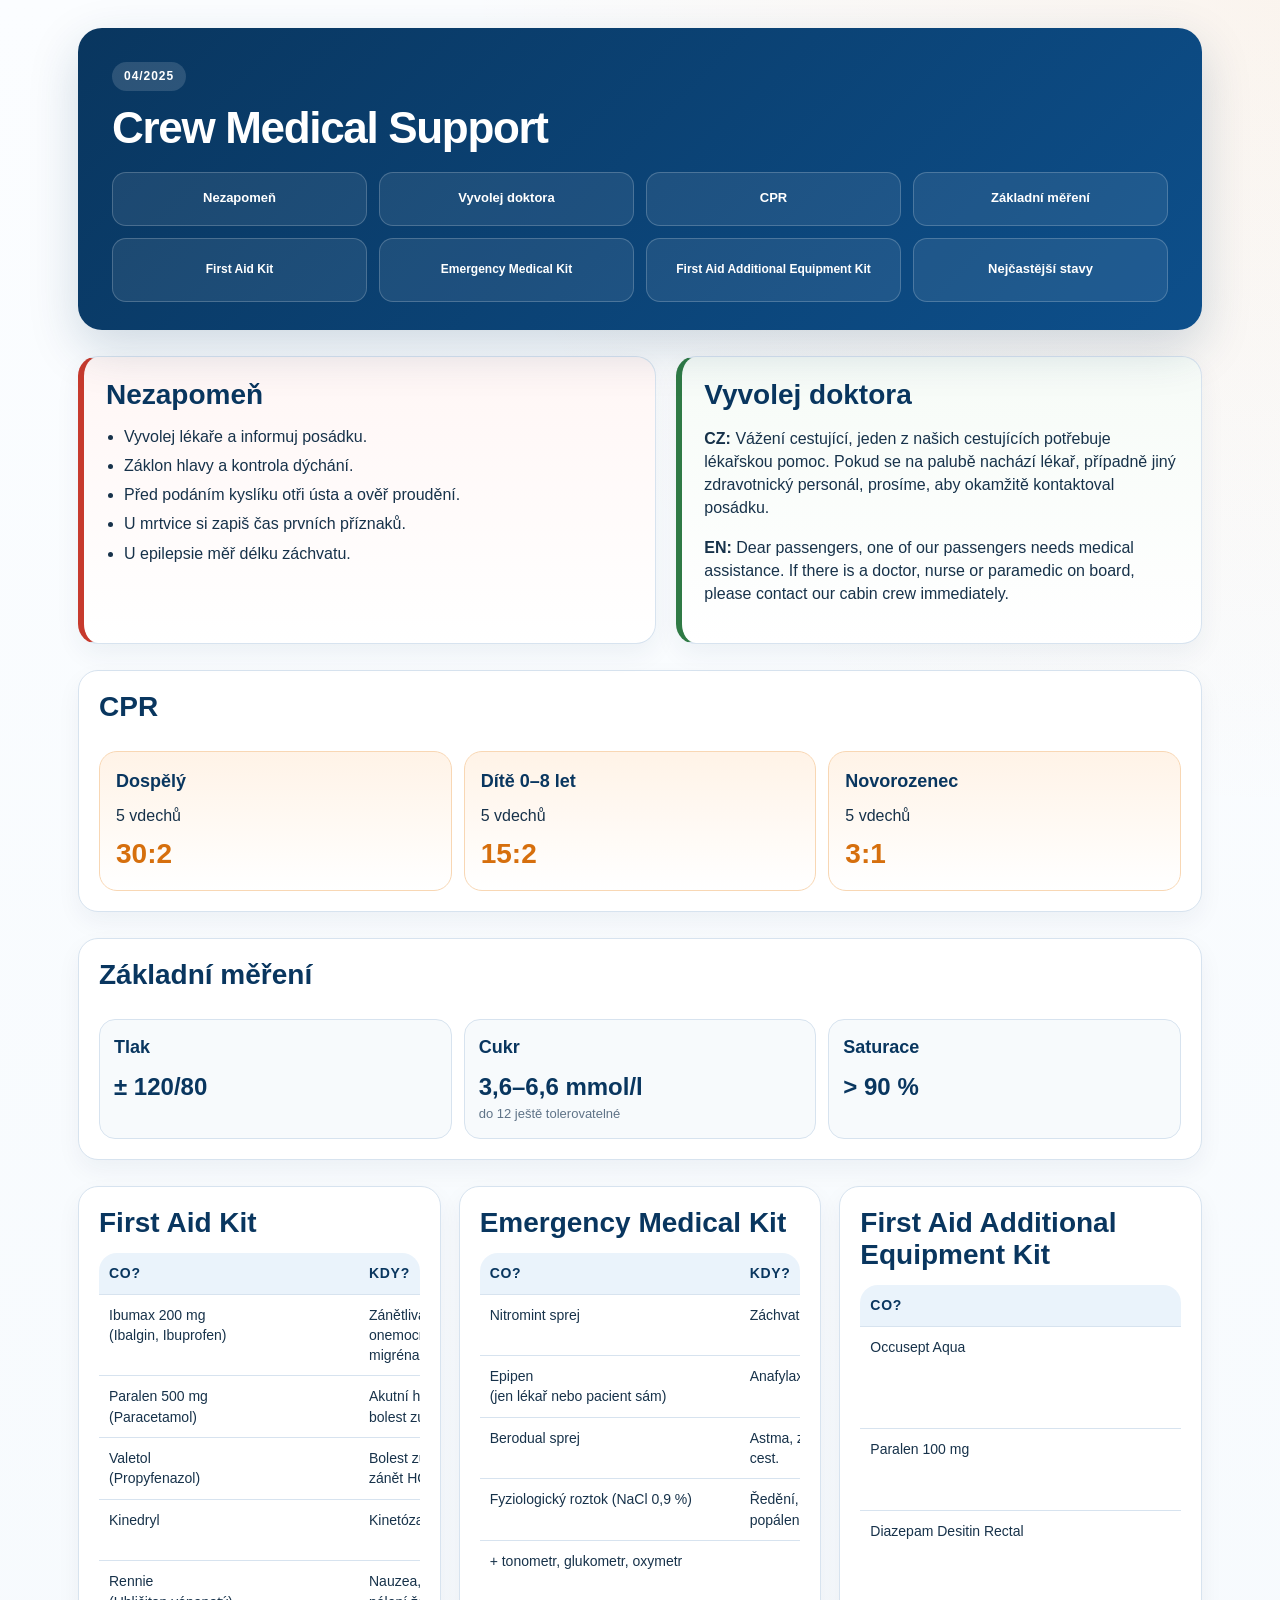
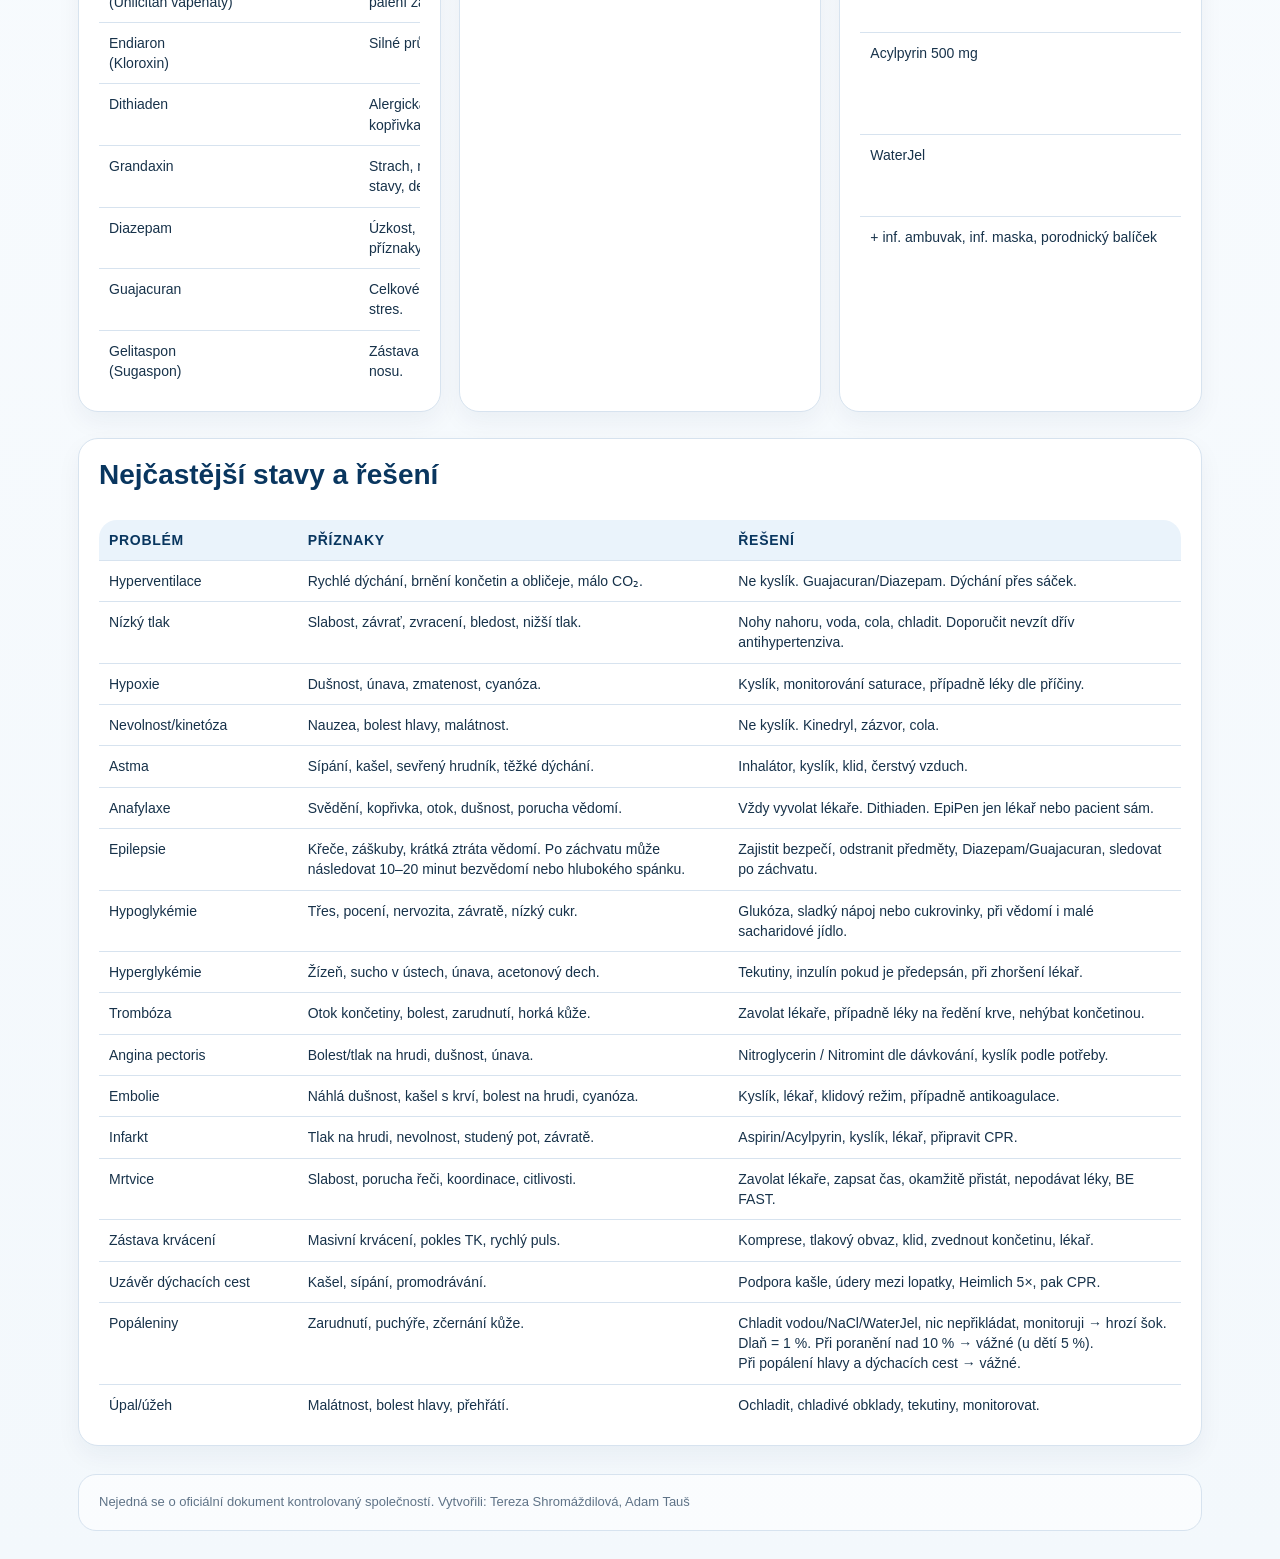
==== cms/index.html @ 6a94ec0d "Rename cms.html to index.html" ====
<!DOCTYPE html>
<html lang="cs">
<head>
  <meta charset="UTF-8" />
  <meta name="viewport" content="width=device-width, initial-scale=1.0" />
  <meta name="theme-color" content="#0d4f8b" />
  <meta name="application-name" content="Crew Medical Support" />
  <meta name="apple-mobile-web-app-capable" content="yes" />
  <meta name="apple-mobile-web-app-title" content="Crew Medical Support" />
  <meta name="apple-mobile-web-app-status-bar-style" content="default" />
  <title>Crew Medical Support</title>
  <link rel="manifest" href="manifest.webmanifest" />
  <link rel="icon" href="icon-cms-192.png" sizes="192x192" type="image/png" />
  <link rel="apple-touch-icon" href="icon-cms-192.png" />

  <style>
    :root {
      --blue: #0d4f8b;
      --blue-dark: #09365f;
      --blue-soft: #eaf3fb;
      --orange: #f28c28;
      --orange-dark: #d66f0d;
      --orange-soft: #fff3e7;
      --ink: #17324a;
      --muted: #5f7387;
      --line: #d7e3ef;
      --bg: #f7fafc;
      --white: #ffffff;
      --danger: #c73a2d;
      --ok: #2f7a45;
    }

    * { box-sizing: border-box; }
    html { scroll-behavior: smooth; }
    body {
      margin: 0;
      font-family: Inter, Arial, Helvetica, sans-serif;
      color: var(--ink);
      background:
        radial-gradient(circle at top right, rgba(242,140,40,0.08), transparent 24%),
        linear-gradient(180deg, #fbfdff 0%, #f3f8fc 100%);
      line-height: 1.45;
      overflow-x: hidden;
      word-wrap: break-word;
    }

    .wrap {
      max-width: 1180px;
      margin: 0 auto;
      padding: 28px;
      width: 100%;
    }

    .hero {
      background: linear-gradient(135deg, var(--blue-dark), var(--blue));
      color: var(--white);
      border-radius: 24px;
      padding: 34px 34px 28px;
      box-shadow: 0 18px 50px rgba(9,54,95,0.18);
      position: relative;
      overflow: hidden;
    }

    .hero::after {
      content: "";
      position: absolute;
      inset: auto -50px -50px auto;
      width: 220px;
      height: 220px;
      border-radius: 50%;
      background: rgba(242,140,40,0.14);
      filter: blur(4px);
      display: none;
    }

    .eyebrow {
      display: inline-block;
      padding: 6px 12px;
      border-radius: 999px;
      background: rgba(255,255,255,0.14);
      font-size: 12px;
      letter-spacing: 0.08em;
      text-transform: uppercase;
      font-weight: 700;
      margin-bottom: 14px;
    }

    h1 {
      margin: 0 0 10px;
      font-size: clamp(30px, 4vw, 44px);
      line-height: 1.05;
      letter-spacing: -0.03em;
    }

    .subtitle {
      max-width: 760px;
      color: rgba(255,255,255,0.88);
      font-size: 16px;
      margin: 0;
    }

    .meta {
      display: grid;
      grid-template-columns: repeat(4, minmax(0, 1fr));
      gap: 12px;
      margin-top: 20px;
    }

    .pill {
      display: flex;
      align-items: center;
      justify-content: center;
      min-height: 54px;
      text-align: center;
      text-decoration: none;
      border: 1px solid rgba(255,255,255,0.2);
      background: rgba(255,255,255,0.08);
      color: var(--white);
      padding: 10px 12px;
      border-radius: 14px;
      font-size: 13px;
      font-weight: 700;
      max-width: 100%;
      transition: transform 0.18s ease, background 0.18s ease, border-color 0.18s ease;
    }

    .pill:hover,
    .pill:focus-visible {
      background: rgba(255,255,255,0.16);
      border-color: rgba(255,255,255,0.35);
      transform: translateY(-1px);
      outline: none;
    }

    .pill.menu-pill {
      min-height: 64px;
      padding: 12px;
      font-size: 12px;
      line-height: 1.25;
    }

    .note {
      margin-top: 22px;
      display: grid;
      grid-template-columns: 1.1fr 1fr;
      gap: 20px;
    }

    .note-card {
      background: var(--white);
      border: 1px solid var(--line);
      border-radius: 20px;
      padding: 22px;
      box-shadow: 0 10px 26px rgba(14,46,77,0.06);
      min-width: 0;
    }

    .note-card h2,
    .section h2 {
      margin: 0 0 14px;
      font-size: clamp(22px, 3vw, 28px);
      line-height: 1.15;
      color: var(--blue-dark);
    }

    .section {
      margin-top: 26px;
      min-width: 0;
    }

    .grid-2,
    .grid-3,
    .grid-4 {
      display: grid;
      gap: 18px;
    }

    .grid-2 { grid-template-columns: repeat(3, minmax(0, 1fr)); }
    .grid-3 { grid-template-columns: repeat(3, minmax(0, 1fr)); }
    .grid-4 { grid-template-columns: repeat(4, minmax(0, 1fr)); }

    .card {
      background: var(--white);
      border: 1px solid var(--line);
      border-radius: 20px;
      padding: 20px;
      box-shadow: 0 10px 24px rgba(14,46,77,0.05);
      min-width: 0;
      overflow: hidden;
    }

    .card h3 {
      margin: 0 0 10px;
      color: var(--blue-dark);
      font-size: 18px;
    }

    .mini {
      font-size: 13px;
      color: var(--muted);
    }

    .tag {
      display: block;
      width: fit-content;
      max-width: 100%;
      padding: 7px 12px;
      border-radius: 999px;
      background: var(--orange-soft);
      color: var(--orange-dark);
      font-size: clamp(16px, 2vw, 20px);
      line-height: 1.2;
      font-weight: 800;
      margin-bottom: 14px;
      letter-spacing: -0.01em;
    }

    .tag.blue {
      background: var(--blue-soft);
      color: var(--blue);
    }

    .danger-box {
      background: linear-gradient(180deg, #fff6f5 0%, #fff 100%);
      border-left: 6px solid var(--danger);
    }

    .ok-box {
      background: linear-gradient(180deg, #f6fbf7 0%, #fff 100%);
      border-left: 6px solid var(--ok);
    }

    .measure {
      display: grid;
      grid-template-columns: repeat(3, minmax(0, 1fr));
      gap: 12px;
    }

    .measure .item {
      background: var(--bg);
      border: 1px solid var(--line);
      border-radius: 16px;
      padding: 14px;
      min-width: 0;
    }

    .measure strong {
      display: block;
      font-size: 24px;
      color: var(--blue-dark);
      margin-top: 4px;
    }

    .cpr {
      display: grid;
      grid-template-columns: repeat(3, minmax(0, 1fr));
      gap: 12px;
    }

    .cpr .item {
      background: linear-gradient(180deg, var(--orange-soft), #fff);
      border: 1px solid #f8d7b4;
      border-radius: 18px;
      padding: 16px;
      min-width: 0;
    }

    .cpr .ratio {
      font-size: 28px;
      font-weight: 800;
      color: var(--orange-dark);
      margin-top: 6px;
    }

    .table-wrap {
      width: 100%;
      overflow-x: auto;
      -webkit-overflow-scrolling: touch;
      border-radius: 18px;
    }

    table {
      width: 100%;
      min-width: 560px;
      border-collapse: collapse;
      font-size: 14px;
      background: var(--white);
      border-radius: 18px;
    }


    table.med-table col:first-child {
      width: 260px;
    }

    table.med-table td:first-child,
    table.med-table th:first-child {
      white-space: nowrap;
      word-break: normal;
    }

    table.med-table.wide-first col:first-child {
      width: 340px;
    }

    table.conditions-table {
      min-width: 980px;
    }

    table.conditions-table col:nth-child(1) {
      width: 180px;
    }

    table.conditions-table col:nth-child(2) {
      width: 390px;
    }

    table.conditions-table col:nth-child(3) {
      width: 410px;
    }

    table.conditions-table td:first-child,
    table.conditions-table th:first-child {
      min-width: 180px;
      white-space: normal;
      word-break: normal;
      overflow-wrap: normal;
      hyphens: none;
    }

    table.conditions-table td:nth-child(2),
    table.conditions-table th:nth-child(2) {
      min-width: 390px;
    }

    table.conditions-table td:nth-child(3),
    table.conditions-table th:nth-child(3) {
      min-width: 410px;
    }

    table.conditions-table th,
    table.conditions-table td {
      font-size: 14px;
      line-height: 1.45;
    }

    table.conditions-table td:nth-child(3),
    table.conditions-table th:nth-child(3) {
      font-size: 14px;
      line-height: 1.45;
    }

    th, td {
      text-align: left;
      vertical-align: top;
      padding: 10px 10px;
      border-bottom: 1px solid var(--line);
      word-break: break-word;
    }

    th {
      background: var(--blue-soft);
      color: var(--blue-dark);
      font-size: 14px;
      text-transform: uppercase;
      letter-spacing: 0.05em;
      position: sticky;
      top: 0;
    }

    tr:last-child td { border-bottom: none; }

    ul {
      margin: 10px 0 0 18px;
      padding: 0;
    }

    li + li { margin-top: 6px; }

    .footer {
      margin-top: 28px;
      padding: 18px 20px;
      color: var(--muted);
      font-size: 13px;
      background: rgba(255,255,255,0.65);
      border: 1px solid var(--line);
      border-radius: 18px;
    }

    .muted {
      color: var(--muted);
    }

    .headline-row {
      display: flex;
      justify-content: space-between;
      gap: 16px;
      align-items: end;
      margin-bottom: 14px;
      flex-wrap: wrap;
    }

    .kicker {
      color: var(--orange-dark);
      font-size: 12px;
      font-weight: 800;
      letter-spacing: 0.08em;
      text-transform: uppercase;
      margin-bottom: 6px;
    }

    .back-to-top {
      position: fixed;
      right: max(18px, env(safe-area-inset-right));
      bottom: max(18px, env(safe-area-inset-bottom));
      z-index: 20;
      display: inline-flex;
      align-items: center;
      justify-content: center;
      width: 48px;
      height: 48px;
      border: 1px solid rgba(255,255,255,0.54);
      border-radius: 50%;
      background: rgba(13,79,139,0.92);
      color: var(--white);
      box-shadow: 0 14px 34px rgba(9,54,95,0.24);
      cursor: pointer;
      opacity: 0;
      pointer-events: none;
      transform: translateY(10px) scale(0.94);
      transition: opacity 0.18s ease, transform 0.18s ease, background 0.18s ease;
      -webkit-backdrop-filter: blur(12px);
      backdrop-filter: blur(12px);
    }

    .back-to-top.is-visible {
      opacity: 1;
      pointer-events: auto;
      transform: translateY(0) scale(1);
    }

    .back-to-top:hover,
    .back-to-top:focus-visible {
      background: var(--blue-dark);
      transform: translateY(-2px) scale(1);
      outline: none;
    }

    .back-to-top:focus-visible {
      box-shadow: 0 0 0 4px rgba(242,140,40,0.28), 0 14px 34px rgba(9,54,95,0.24);
    }

    .back-to-top svg {
      width: 22px;
      height: 22px;
      stroke: currentColor;
      stroke-width: 2.5;
      stroke-linecap: round;
      stroke-linejoin: round;
      fill: none;
    }

    @media (max-width: 980px) {
      .note,
      .grid-2,
      .grid-3,
      .grid-4,
      .measure,
      .cpr {
        grid-template-columns: 1fr;
      }

      .meta {
        grid-template-columns: repeat(3, minmax(0, 1fr));
      }
    }

    @media (max-width: 768px) {
      .wrap {
        padding: 14px;
      }

      .hero {
        border-radius: 18px;
        padding: 22px 18px 18px;
      }

      .hero::after {
        width: 150px;
        height: 150px;
        inset: auto -35px -35px auto;
      }

      .meta {
        grid-template-columns: repeat(3, minmax(0, 1fr));
      }

      .pill {
        min-height: 50px;
        font-size: 13px;
        padding: 8px 10px;
      }

      .pill.menu-pill {
        min-height: 58px;
        font-size: 12px;
      }

      .note-card,
      .card {
        padding: 16px;
        border-radius: 16px;
      }

      .headline-row {
        align-items: flex-start;
        margin-bottom: 12px;
      }

      .measure strong,
      .cpr .ratio {
        font-size: 24px;
      }

      table {
        min-width: 520px;
        font-size: 13px;
      }

      table.conditions-table {
        min-width: 980px;
      }

      table.conditions-table th,
      table.conditions-table td {
        font-size: 13px;
        line-height: 1.4;
      }

      table.conditions-table td:nth-child(3),
      table.conditions-table th:nth-child(3) {
        font-size: 13px;
      }

      th, td {
        padding: 10px 9px;
      }
    }

    @media (max-width: 520px) {
      h1 {
        font-size: 28px;
      }

      .note-card h2,
      .section h2 {
        font-size: 24px;
      }

      .tag {
        font-size: 20px;
        width: 100%;
        border-radius: 16px;
      }

      .meta {
        grid-template-columns: repeat(2, minmax(0, 1fr));
        gap: 8px;
      }

      .pill,
      .pill.menu-pill {
        width: 100%;
      }

      table.med-table col:first-child,
      table.med-table.wide-first col:first-child {
        width: 240px;
      }

      table {
        min-width: 460px;
      }

      table.conditions-table {
        min-width: 980px;
      }

      .footer {
        padding: 16px;
      }

      .back-to-top {
        right: max(14px, env(safe-area-inset-right));
        bottom: max(14px, env(safe-area-inset-bottom));
        width: 44px;
        height: 44px;
      }
    }

    @media (prefers-reduced-motion: reduce) {
      html {
        scroll-behavior: auto;
      }

      .back-to-top {
        transition: none;
      }
    }

    @media print {
      body {
        background: white;
      }
      .wrap {
        max-width: none;
        padding: 0;
      }
      .hero, .card, .note-card, .footer {
        box-shadow: none;
      }
      .section, .card, .note-card, .hero {
        break-inside: avoid;
      }
      .table-wrap {
        overflow: visible;
      }
      table {
        min-width: 0;
      }
      th {
        position: static;
      }
      .back-to-top {
        display: none;
      }
    }
  </style>
</head>
<body>
  <div class="wrap">
    <section class="hero">
      <div class="eyebrow">04/2025</div>
      <h1>Crew Medical Support</h1>

      <div class="meta">
        <a class="pill" href="#first-steps">Nezapomeň</a>
        <a class="pill" href="#doctor-call">Vyvolej doktora</a>
        <a class="pill" href="#cpr">CPR</a>
        <a class="pill" href="#measurements">Základní měření</a>
        <a class="pill menu-pill" href="#kit-first-aid">First Aid Kit</a>
        <a class="pill menu-pill" href="#kit-emergency">Emergency Medical Kit</a>
        <a class="pill menu-pill" href="#kit-additional">First Aid Additional Equipment Kit</a>
        <a class="pill" href="#conditions">Nejčastější stavy</a>
      </div>
    </section>

    <section class="section note">
      <div class="note-card danger-box" id="first-steps">
        <h2>Nezapomeň</h2>
        <ul>
          <li>Vyvolej lékaře a informuj posádku.</li>
          <li>Záklon hlavy a kontrola dýchání.</li>
          <li>Před podáním kyslíku otři ústa a ověř proudění.</li>
          <li>U mrtvice si zapiš čas prvních příznaků.</li>
          <li>U epilepsie měř délku záchvatu.</li>
        </ul>
      </div>
      <div class="note-card ok-box" id="doctor-call">
        <h2>Vyvolej doktora</h2>
        <p><strong>CZ:</strong> Vážení cestující, jeden z našich cestujících potřebuje lékařskou pomoc. Pokud se na palubě nachází lékař, případně jiný zdravotnický personál, prosíme, aby okamžitě kontaktoval posádku.</p>
        <p><strong>EN:</strong> Dear passengers, one of our passengers needs medical assistance. If there is a doctor, nurse or paramedic on board, please contact our cabin crew immediately.</p>
      </div>
    </section>

    <section class="section card" id="cpr">
      <div class="headline-row">
        <div>
          <h2>CPR</h2>
        </div>
      </div>
      <div class="cpr">
        <div class="item">
          <h3>Dospělý</h3>
          <div>5 vdechů</div>
          <div class="ratio">30:2</div>
        </div>
        <div class="item">
          <h3>Dítě 0–8 let</h3>
          <div>5 vdechů</div>
          <div class="ratio">15:2</div>
        </div>
        <div class="item">
          <h3>Novorozenec</h3>
          <div>5 vdechů</div>
          <div class="ratio">3:1</div>
        </div>
      </div>
    </section>

    <section class="section card" id="measurements">
      <div class="headline-row">
        <div>
          <h2>Základní měření</h2>
        </div>
      </div>
      <div class="measure">
        <div class="item">
          <h3>Tlak</h3>
          <strong>± 120/80</strong>
        </div>
        <div class="item">
          <h3>Cukr</h3>
          <strong>3,6–6,6 mmol/l</strong>
          <div class="mini">do 12  ještě tolerovatelné</div>
        </div>
        <div class="item">
          <h3>Saturace</h3>
          <strong>&gt; 90 %</strong>
        </div>
      </div>
    </section>



    <section class="section grid-2">
      <div class="card" id="kit-first-aid">
        <div>
          <h2>First Aid Kit</h2>
        </div>
        <div class="table-wrap">
          <table class="med-table">
            <colgroup><col><col><col></colgroup>
            <thead>
              <tr><th>Co?</th><th>Kdy?</th><th>Kdy ne?</th></tr>
            </thead>
            <tbody>
              <tr><td>Ibumax 200 mg<br>(Ibalgin, Ibuprofen)</td><td>Zánětlivá onemocnění, bolest, migréna.</td><td>Onemocnění trávicího traktu, alergie.</td></tr>
              <tr><td>Paralen 500 mg<br>(Paracetamol)</td><td>Akutní horečka, bolest zubů a hlavy.</td><td>Onemocnění jater.</td></tr>
              <tr><td>Valetol<br>(Propyfenazol)</td><td>Bolest zubů, hlavy, zánět HCD.</td><td>Onemocnění jater, dušnost.</td></tr>
              <tr><td>Kinedryl</td><td>Kinetóza.</td><td>Intoxikace, těhotenství.</td></tr>
              <tr><td>Rennie<br>(Uhličitan vápenatý)</td><td>Nauzea, zvracení, pálení žáhy.</td><td>Do 15 let.</td></tr>
              <tr><td>Endiaron<br>(Kloroxin)</td><td>Silné průjmy.</td><td>Do 40 kg.</td></tr>
              <tr><td>Dithiaden</td><td>Alergická reakce, kopřivka, mírné otoky.</td><td>Do 2 let.</td></tr>
              <tr><td>Grandaxin</td><td>Strach, neurotické stavy, deprese.</td><td>Do 18 let.</td></tr>
              <tr><td>Diazepam</td><td>Úzkost, abstinenční příznaky, po epilepsii.</td><td>Intoxikace, spánková apnoe.</td></tr>
              <tr><td>Guajacuran</td><td>Celkové napětí a stres.</td><td>Do 6 let, těhotenství.</td></tr>
              <tr><td>Gelitaspon<br>(Sugaspon)</td><td>Zástava krvácení z nosu.</td><td>—</td></tr>
            </tbody>
          </table>
        </div>
      </div>

      <div class="card" id="kit-emergency">
        <div>
          <h2>Emergency Medical Kit</h2>
        </div>
        <div class="table-wrap">
          <table class="med-table">
            <colgroup><col><col><col></colgroup>
            <thead>
              <tr><th>Co?</th><th>Kdy?</th><th>Kdy ne?</th></tr>
            </thead>
            <tbody>
              <tr><td>Nitromint sprej</td><td>Záchvat anginy pectoris.</td><td>Tlak pod 120/70.</td></tr>
              <tr><td>Epipen<br>(jen lékař nebo pacient sám)</td><td>Anafylaxe.</td><td></td></tr>
              <tr><td>Berodual sprej</td><td>Astma, zúžení dýchacích cest.</td><td>—</td></tr>
              <tr><td>Fyziologický roztok (NaCl 0,9 %)</td><td>Ředění, výplach, popáleniny.</td><td>—</td></tr>
              <tr><td>+ tonometr, glukometr, oxymetr</td><td></td><td></td></tr>
            </tbody>
          </table>
        </div>
      </div>

      <div class="card" id="kit-additional">
        <div>
          <h2>First Aid Additional Equipment Kit</h2>
        </div>
        <div class="table-wrap">
          <table class="med-table wide-first">
            <colgroup><col><col><col></colgroup>
            <thead>
              <tr><th>Co?</th><th>Kdy?</th><th>Kdy ne?</th></tr>
            </thead>
            <tbody>
              <tr><td>Occusept Aqua</td><td>Zklidnění očí, zánět spojivek, suché oči.</td><td>—</td></tr>
              <tr><td>Paralen 100 mg</td><td>Viz Paralen. Pro děti, ve formě čípku.</td><td></td></tr>
              <tr><td>Diazepam Desitin Rectal</td><td>Viz Diazepam, gel pro rektální podání.</td><td></td></tr>
              <tr><td>Acylpyrin 500 mg</td><td>Infarkt.</td><td>Do 16 let, alergie na kys. acetylsalicylovou.</td></tr>
              <tr><td>WaterJel</td><td>Ošetření popálenin.</td><td>Malé děti – riziko podchlazení.</td></tr>
              <tr><td>+ inf. ambuvak, inf. maska, porodnický balíček</td><td></td><td></td></tr>
            </tbody>
          </table>
        </div>
      </div>
    </section>

    <section class="section card" id="conditions">
      <div class="headline-row">
        <div>
          <h2>Nejčastější stavy a řešení</h2>
        </div>
      </div>
      <div class="table-wrap">
        <table class="conditions-table">
          <colgroup>
            <col>
            <col>
            <col>
          </colgroup>
          <thead>
            <tr>
              <th>Problém</th>
              <th>Příznaky</th>
              <th>Řešení</th>
            </tr>
          </thead>
          <tbody>
            <tr><td>Hyperventilace</td><td>Rychlé dýchání, brnění končetin a obličeje, málo CO₂.</td><td>Ne kyslík. Guajacuran/Diazepam. Dýchání přes sáček.</td></tr>
            <tr><td>Nízký tlak</td><td>Slabost, závrať, zvracení, bledost, nižší tlak.</td><td>Nohy nahoru, voda, cola, chladit. Doporučit nevzít dřív antihypertenziva.</td></tr>
            <tr><td>Hypoxie</td><td>Dušnost, únava, zmatenost, cyanóza.</td><td>Kyslík, monitorování saturace, případně léky dle příčiny.</td></tr>
            <tr><td>Nevolnost/kinetóza</td><td>Nauzea, bolest hlavy, malátnost.</td><td>Ne kyslík. Kinedryl, zázvor, cola.</td></tr>
            <tr><td>Astma</td><td>Sípání, kašel, sevřený hrudník, těžké dýchání.</td><td>Inhalátor, kyslík, klid, čerstvý vzduch.</td></tr>
            <tr><td>Anafylaxe</td><td>Svědění, kopřivka, otok, dušnost, porucha vědomí.</td><td>Vždy vyvolat lékaře. Dithiaden. EpiPen jen lékař nebo pacient sám.</td></tr>
            <tr><td>Epilepsie</td><td>Křeče, záškuby, krátká ztráta vědomí. Po záchvatu může následovat 10–20 minut bezvědomí nebo hlubokého spánku.</td><td>Zajistit bezpečí, odstranit předměty, Diazepam/Guajacuran, sledovat po záchvatu.</td></tr>
            <tr><td>Hypoglykémie</td><td>Třes, pocení, nervozita, závratě, nízký cukr.</td><td>Glukóza, sladký nápoj nebo cukrovinky, při vědomí i malé sacharidové jídlo.</td></tr>
            <tr><td>Hyperglykémie</td><td>Žízeň, sucho v ústech, únava, acetonový dech.</td><td>Tekutiny, inzulín pokud je předepsán, při zhoršení lékař.</td></tr>
            <tr><td>Trombóza</td><td>Otok končetiny, bolest, zarudnutí, horká kůže.</td><td>Zavolat lékaře, případně léky na ředění krve, nehýbat končetinou.</td></tr>
            <tr><td>Angina pectoris</td><td>Bolest/tlak na hrudi, dušnost, únava.</td><td>Nitroglycerin / Nitromint dle dávkování, kyslík podle potřeby.</td></tr>
            <tr><td>Embolie</td><td>Náhlá dušnost, kašel s krví, bolest na hrudi, cyanóza.</td><td>Kyslík, lékař, klidový režim, případně antikoagulace.</td></tr>
            <tr><td>Infarkt</td><td>Tlak na hrudi, nevolnost, studený pot, závratě.</td><td>Aspirin/Acylpyrin, kyslík, lékař, připravit CPR.</td></tr>
            <tr><td>Mrtvice</td><td>Slabost, porucha řeči, koordinace, citlivosti.</td><td>Zavolat lékaře, zapsat čas, okamžitě přistát, nepodávat léky, BE FAST.</td></tr>
            <tr><td>Zástava krvácení</td><td>Masivní krvácení, pokles TK, rychlý puls.</td><td>Komprese, tlakový obvaz, klid, zvednout končetinu, lékař.</td></tr>
            <tr><td>Uzávěr dýchacích cest</td><td>Kašel, sípání, promodrávání.</td><td>Podpora kašle, údery mezi lopatky, Heimlich 5×, pak CPR.</td></tr>
            <tr><td>Popáleniny</td><td>Zarudnutí, puchýře, zčernání kůže.</td><td>Chladit vodou/NaCl/WaterJel, nic nepřikládat, monitoruji → hrozí šok.<br>Dlaň = 1 %. Při poranění nad 10 % → vážné (u dětí 5 %).<br>Při popálení hlavy a dýchacích cest → vážné.</td></tr>
            <tr><td>Úpal/úžeh</td><td>Malátnost, bolest hlavy, přehřátí.</td><td>Ochladit, chladivé obklady, tekutiny, monitorovat.</td></tr>
          </tbody>
        </table>
      </div>
    </section>

    <div class="footer">
      Nejedná se o oficiální dokument kontrolovaný společností.
      Vytvořili: Tereza Shromáždilová, Adam Tauš
    </div>
  </div>
  <button class="back-to-top" type="button" aria-label="Zpět nahoru" title="Zpět nahoru">
    <svg viewBox="0 0 24 24" aria-hidden="true" focusable="false">
      <path d="M12 19V5"></path>
      <path d="m5 12 7-7 7 7"></path>
    </svg>
  </button>
  <script>
    const backToTopButton = document.querySelector(".back-to-top");
    const toggleBackToTopButton = () => {
      backToTopButton.classList.toggle("is-visible", window.scrollY > 420);
    };

    backToTopButton.addEventListener("click", () => {
      window.scrollTo({ top: 0, behavior: "smooth" });
    });

    window.addEventListener("scroll", toggleBackToTopButton, { passive: true });
    toggleBackToTopButton();

    if ("serviceWorker" in navigator) {
      window.addEventListener("load", () => {
        navigator.serviceWorker.register("./service-worker.js").catch(() => {
          // Offline support is optional when the page is opened from an unsupported context.
        });
      });
    }
  </script>
</body>
</html>
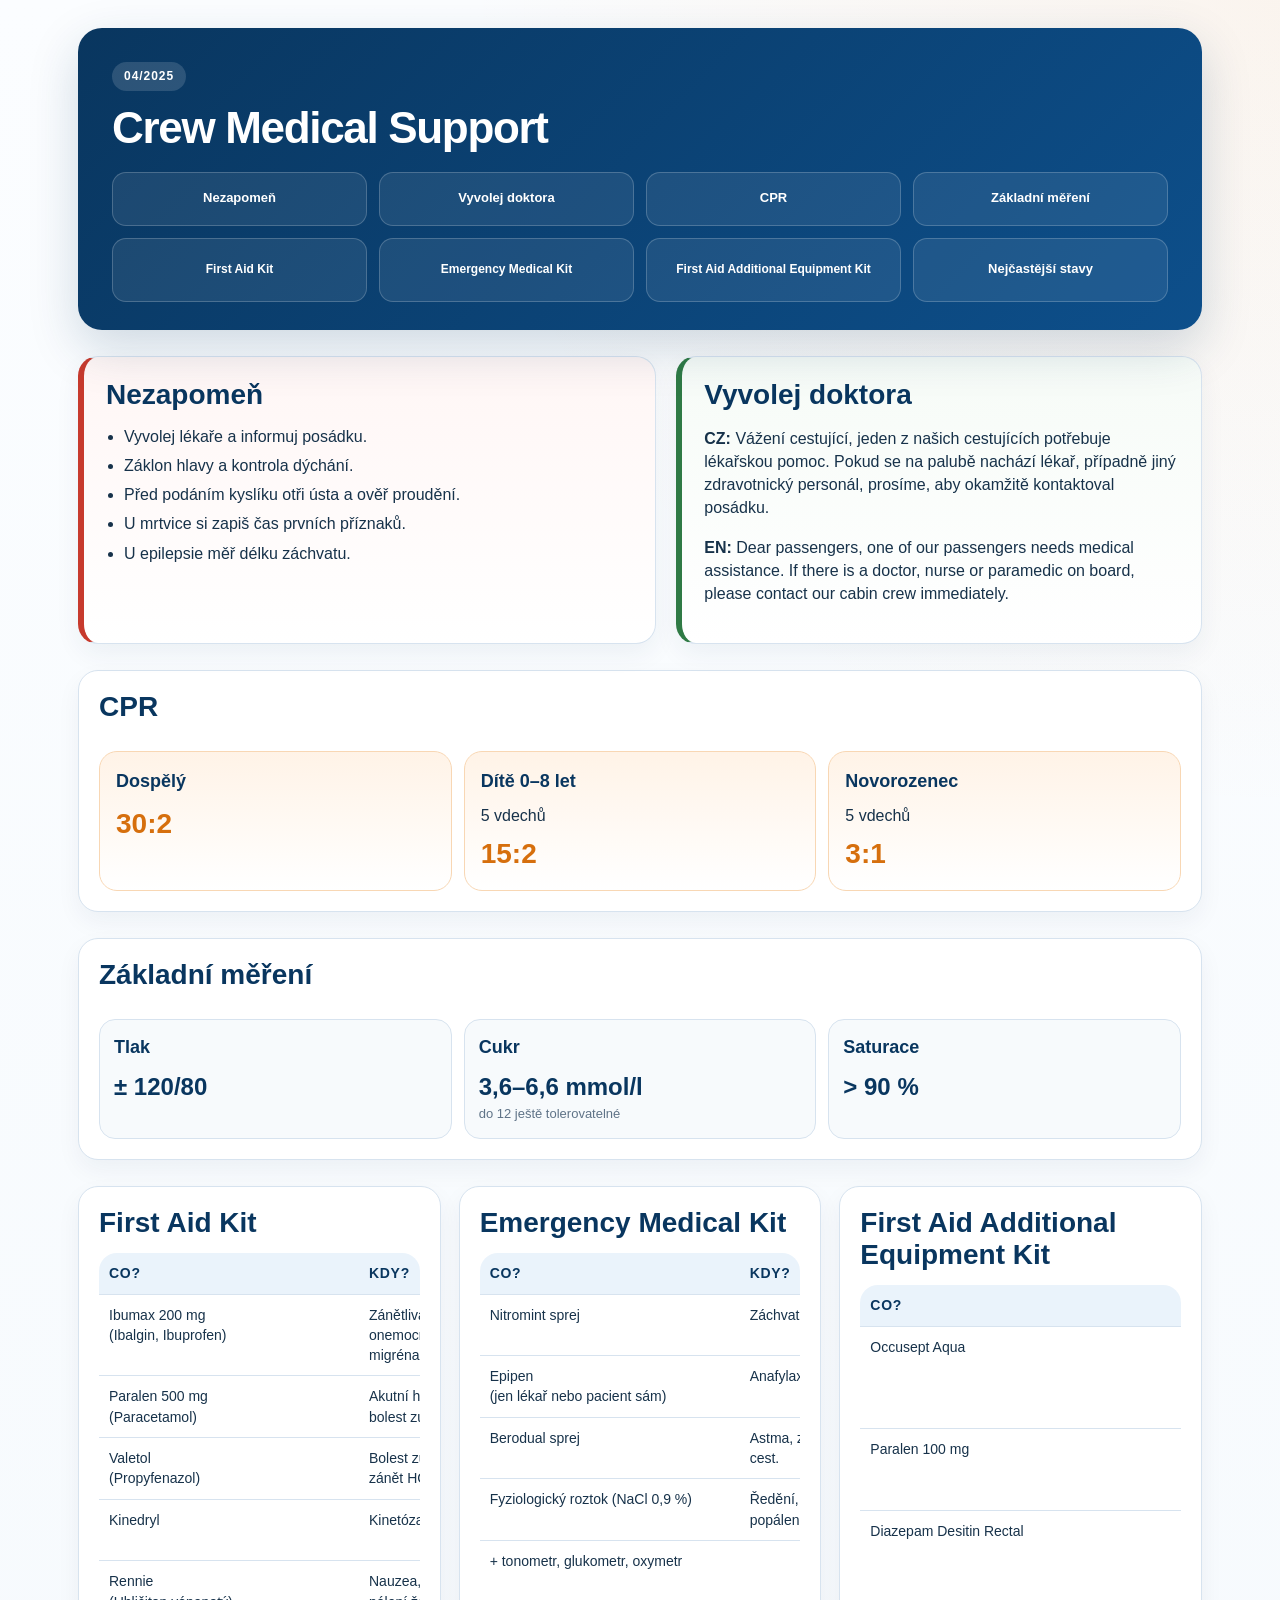
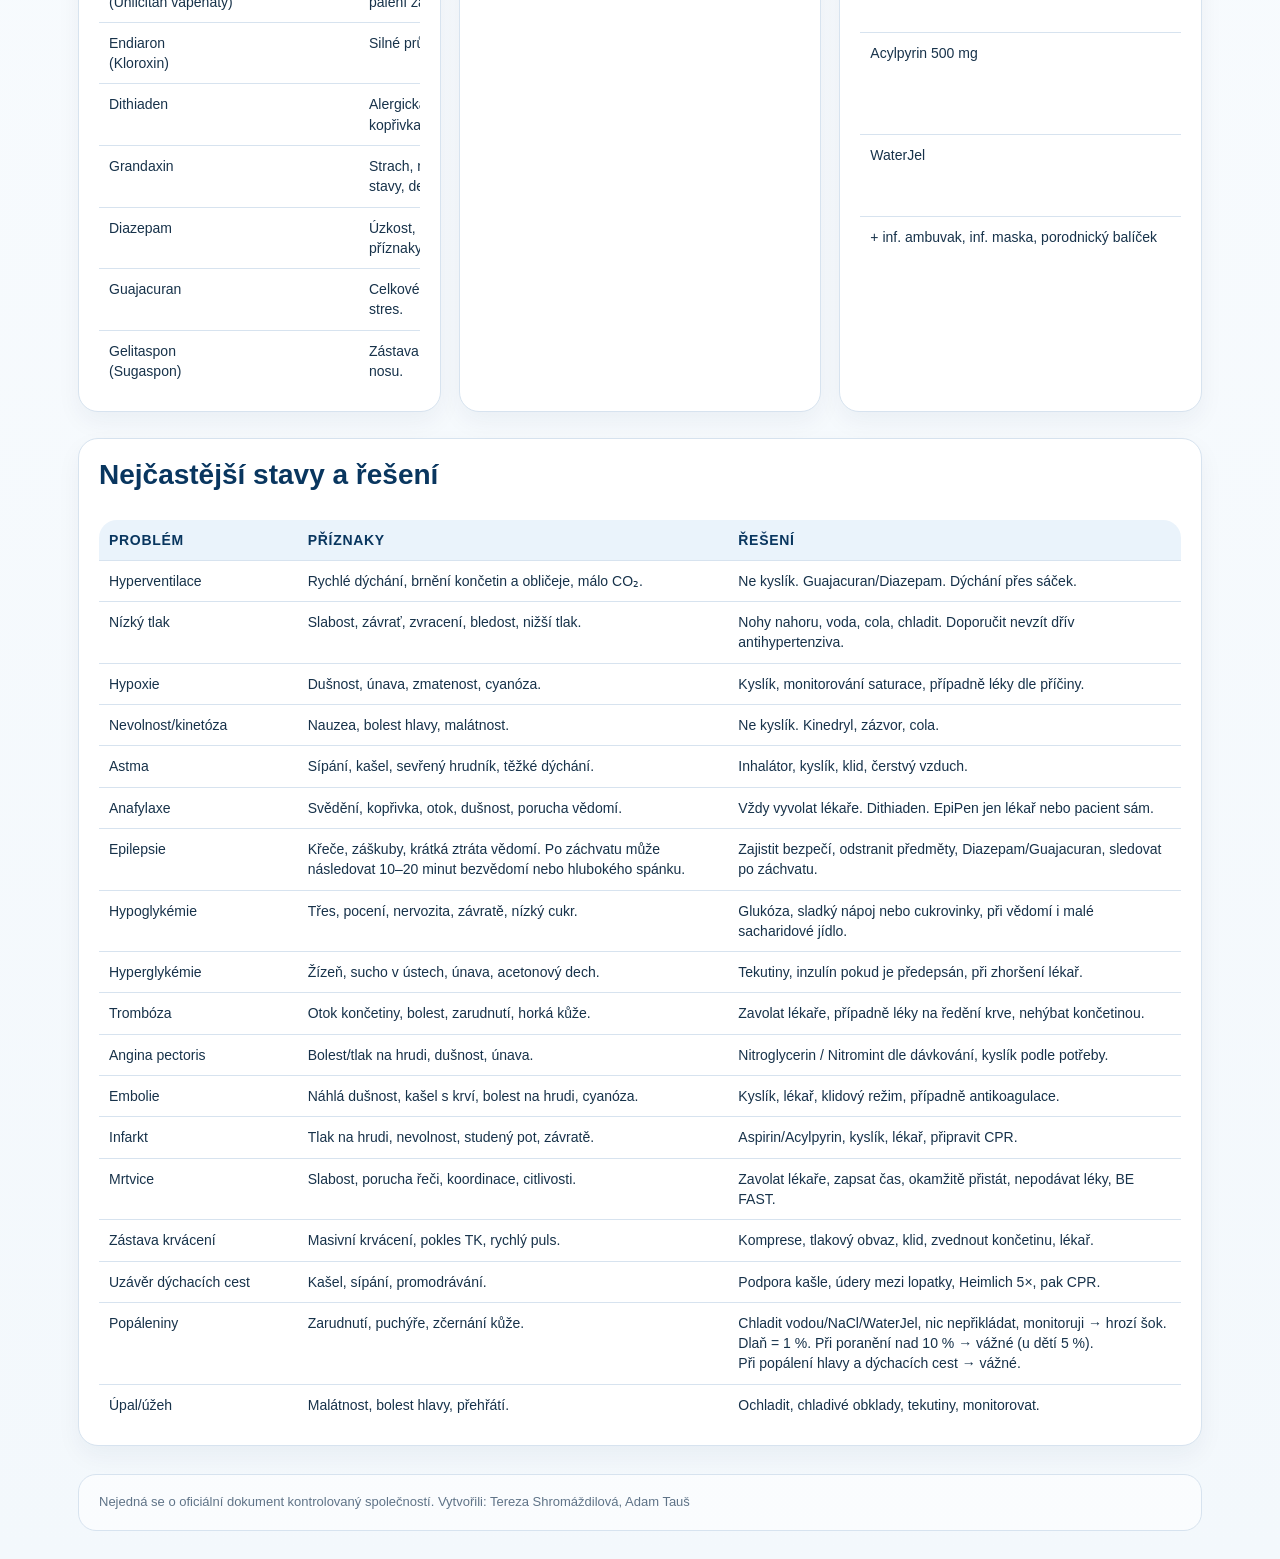
==== commit cf0a23b8: "Update index.html" ====
--- a/cms/index.html
+++ b/cms/index.html
@@ -682,7 +682,7 @@
       <div class="cpr">
         <div class="item">
           <h3>Dospělý</h3>
-          <div>5 vdechů</div>
+          <div></div>
           <div class="ratio">30:2</div>
         </div>
         <div class="item">
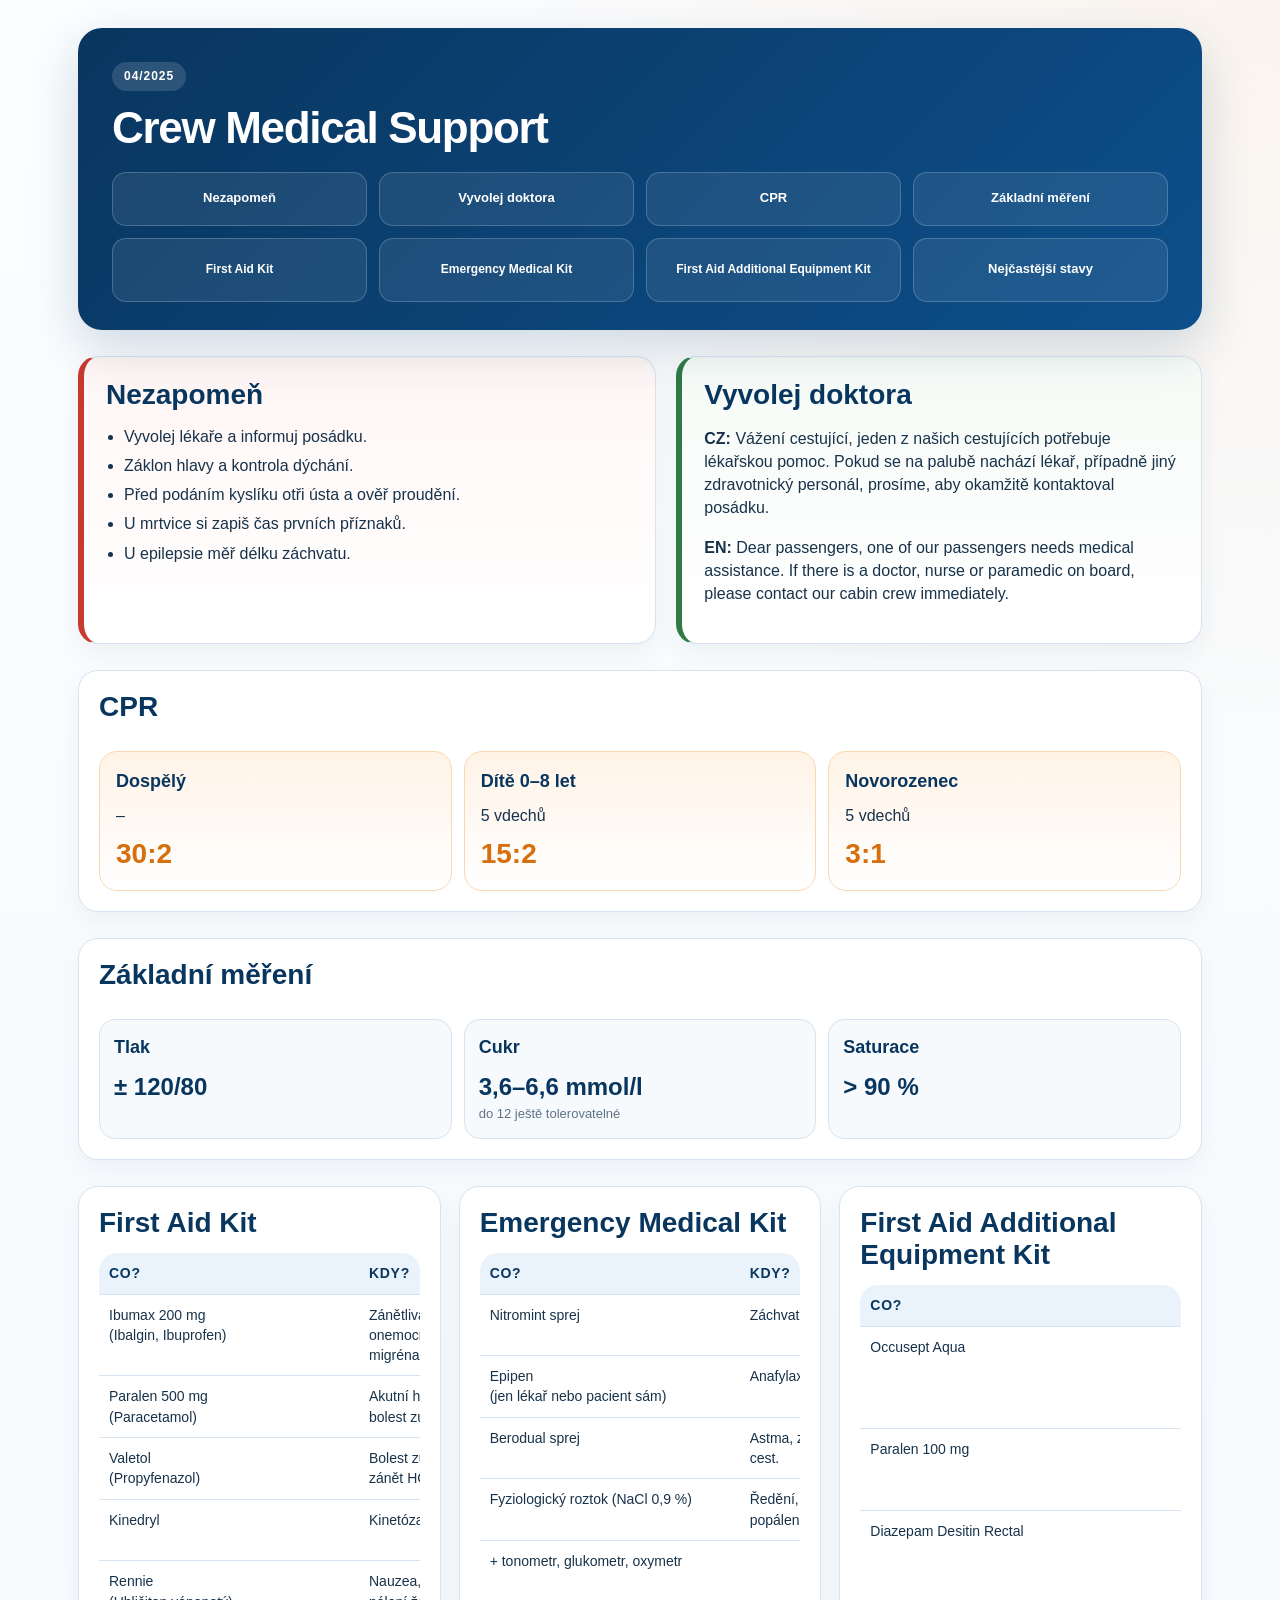
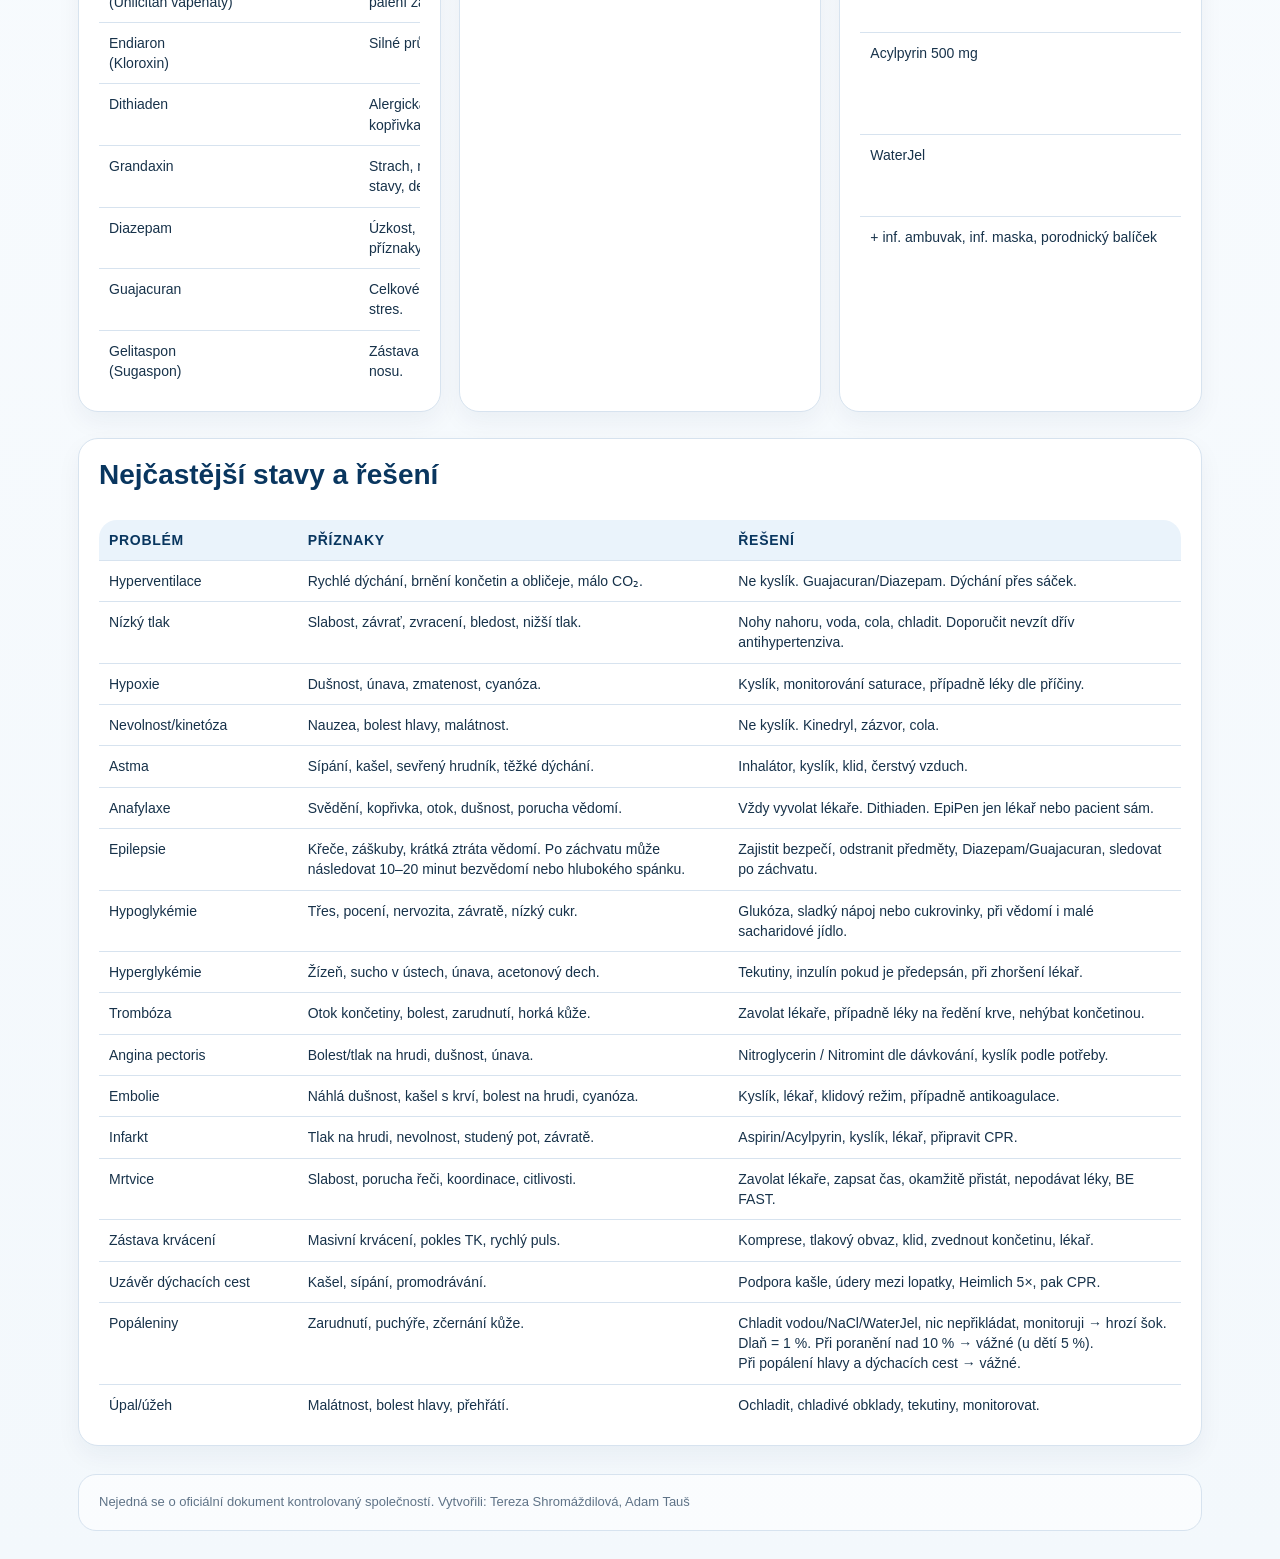
==== commit 9b4b233b: "Update index.html" ====
--- a/cms/index.html
+++ b/cms/index.html
@@ -682,7 +682,7 @@
       <div class="cpr">
         <div class="item">
           <h3>Dospělý</h3>
-          <div></div>
+          <div>–</div>
           <div class="ratio">30:2</div>
         </div>
         <div class="item">
